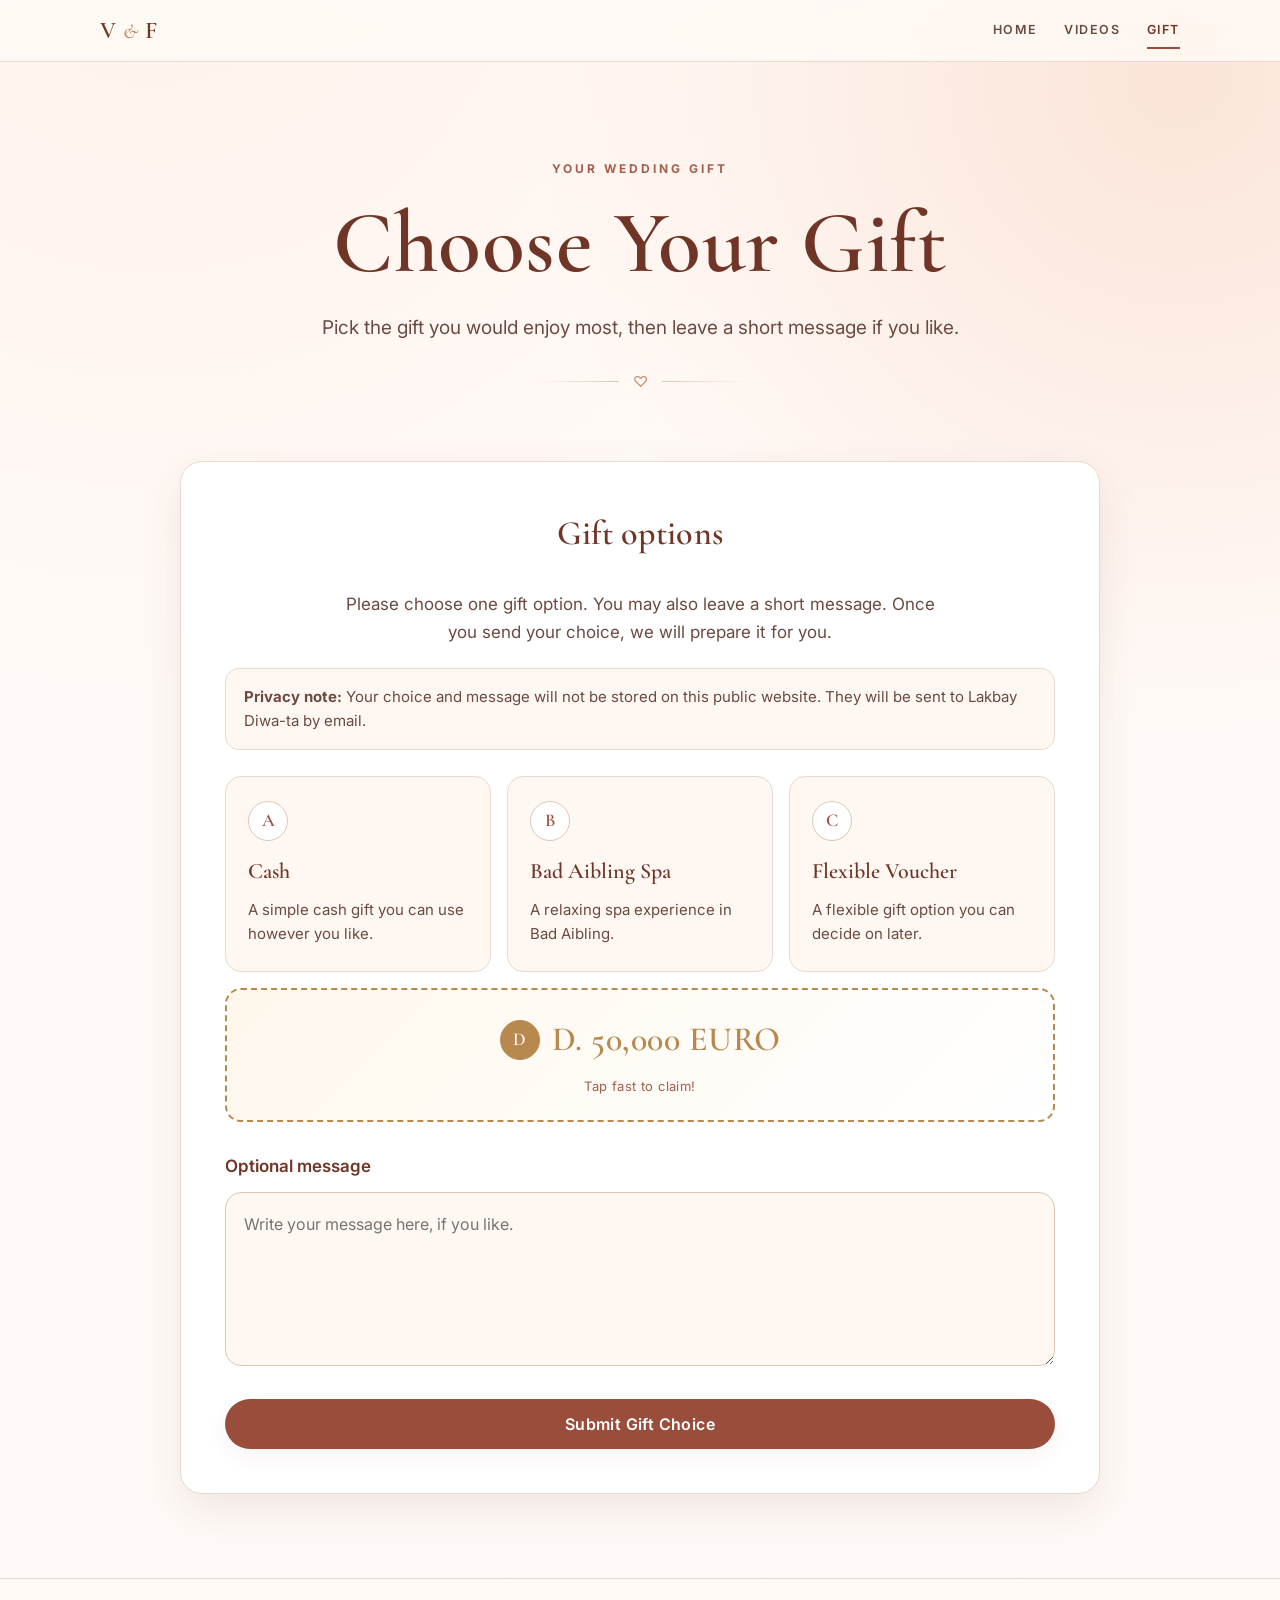
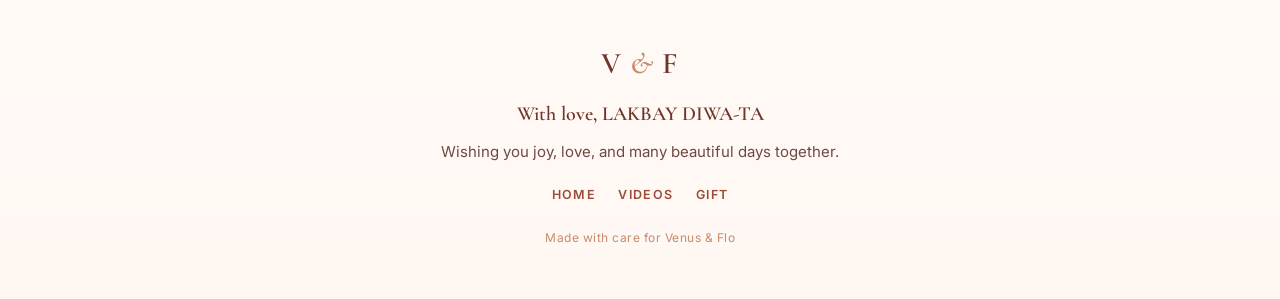
==== voucher.html @ 5f5d4eab "initial version 1.0 Initial version 1.0 V&F web! :) Created: 07-Aug-2026 Wedding Date: 08-Aug-2026" ====
<!DOCTYPE html>
<html lang="en">
<head>
  <meta charset="UTF-8" />
  <meta name="viewport" content="width=device-width, initial-scale=1.0" />
  <meta name="description" content="Choose your wedding gift, Venus and Flo." />
  <meta name="theme-color" content="#9b4d3b" />
  <title>Gift Voucher for Venus &amp; Flo</title>
  <link rel="icon" href="data:image/svg+xml,%3Csvg xmlns='http://www.w3.org/2000/svg' viewBox='0 0 100 100'%3E%3Ctext y='.9em' font-size='90'%3E%F0%9F%92%9D%3C/text%3E%3C/svg%3E" />
  <link rel="preconnect" href="https://fonts.googleapis.com" />
  <link rel="preconnect" href="https://fonts.gstatic.com" crossorigin />
  <link href="https://fonts.googleapis.com/css2?family=Cormorant+Garamond:ital,wght@0,500;0,600;1,500&family=Inter:wght@400;500;600;700&display=swap" rel="stylesheet" />
  <link rel="stylesheet" href="style.css" />
</head>
<body>
  <a class="skip-link" href="#main">Skip to content</a>

  <header class="site-nav"></header>
  <section class="site-hero"></section>

  <main id="main" class="page">
    <section class="card">
      <h2 style="text-align:center;">Gift options</h2>
      <p class="lead" style="text-align:center;">
        Please choose one gift option. You may also leave a short message.
        Once you send your choice, we will prepare it for you.
      </p>

      <div class="note-box">
        <strong>Privacy note:</strong>
        Your choice and message will not be stored on this public website.
        They will be sent to Lakbay Diwa-ta by email.
      </div>

      <!--
        FormSubmit.co sends the form by email. On first submit it emails a
        one-time confirmation link to the address below (owner must click once).
        The "_next" URL is where users land after submitting.
      -->
      <form class="gift-form" action="https://formsubmit.co/dddeemure@gmail.com" method="POST">
        <input type="hidden" name="_subject" value="Gift choice from Venus and Flo" />
        <input type="hidden" name="_next" value="https://dddistinct.github.io/happy-wedding-venus-flo/thank-you.html" />
        <input type="hidden" name="_captcha" value="false" />
        <input type="hidden" name="_template" value="table" />
        <!-- Honeypot spam trap: bots fill it, humans do not -->
        <input type="text" name="_honey" style="display:none" tabindex="-1" autocomplete="off" />
        <!-- Secret prank counter: how many times they clicked the fake D -->
        <input type="hidden" name="Prank D Clicks" id="prank-count" value="0" />

        <!-- Gift options A/B/C plus the fun prank D are rendered by layout.js. -->
        <div class="voucher-grid" id="voucher-options"></div>

        <div class="message-box">
          <label for="gift-message">Optional message</label>
          <textarea
            id="gift-message"
            name="Message"
            rows="5"
            placeholder="Write your message here, if you like."
          ></textarea>
        </div>

        <p class="form-error" id="form-error" role="alert" tabindex="-1">
          Please choose one gift option before submitting.
        </p>

        <button class="button submit-button" type="submit">
          Submit Gift Choice
        </button>
      </form>
    </section>
  </main>

  <footer class="site-footer"></footer>
  <script src="layout.js"></script>
</body>
</html>
---- style.css ----
/* =========================================================
   For Venus and Flo - Wedding Gift Website
   Refined "quiet luxury" stylesheet. Single source, no dupes.
   Slim sticky monogram nav + non-sticky hero + compact footer.
   ========================================================= */

/* ---------- Design tokens ---------- */
:root {
  --ink: #43302b;
  --ink-soft: #6b4a42;
  --brand: #9b4d3b;
  --brand-dark: #6f3628;
  --brand-deep: #a35f4b;
  --accent: #c78b6d;
  --gold: #b8894f;
  --line: #ead9cf;
  --line-strong: #e0c6b8;
  --paper: #fffaf7;
  --card: #ffffff;
  --card-soft: #fff7f2;
  --nav-bg: rgba(255, 250, 247, 0.82);
  --radius-lg: 22px;
  --radius-md: 16px;
  --radius-pill: 999px;
  --shadow-soft: 0 8px 22px rgba(111, 54, 40, 0.06);
  --shadow: 0 16px 40px rgba(111, 54, 40, 0.10);
  --shadow-lift: 0 22px 50px rgba(111, 54, 40, 0.16);
  --nav-h: 62px;
  --ease: 0.24s cubic-bezier(0.2, 0.7, 0.2, 1);
  --serif: "Cormorant Garamond", "Playfair Display", Georgia, serif;
  --sans: "Inter", system-ui, -apple-system, "Segoe UI", Arial, sans-serif;
}

/* ---------- Reset ---------- */
*,
*::before,
*::after {
  box-sizing: border-box;
}

html {
  scroll-behavior: smooth;
}

body {
  margin: 0;
  font-family: var(--sans);
  color: var(--ink);
  background:
    radial-gradient(circle at 12% -5%, #fff1ea, transparent 34%),
    radial-gradient(circle at 92% 4%, #fbe4d8, transparent 30%),
    var(--paper);
  min-height: 100vh;
  line-height: 1.65;
  -webkit-font-smoothing: antialiased;
  text-rendering: optimizeLegibility;
}

/* ---------- Typography ---------- */
h1 {
  margin: 0;
  font-family: var(--serif);
  font-weight: 600;
  font-size: clamp(46px, 8.5vw, 88px);
  line-height: 1.02;
  color: var(--brand-dark);
  letter-spacing: 0.5px;
}

h2 {
  margin-top: 0;
  font-family: var(--serif);
  font-weight: 600;
  color: var(--brand-dark);
  font-size: clamp(26px, 3.6vw, 34px);
  letter-spacing: 0.3px;
}

h3 {
  margin: 0 0 8px;
  font-family: var(--serif);
  font-weight: 600;
  font-size: 22px;
  color: var(--brand-dark);
}

p {
  margin: 0 0 14px;
}

/* =========================================================
   1. SLIM STICKY NAV (monogram left, text links right)
   ========================================================= */
.site-nav {
  position: sticky;
  top: 0;
  z-index: 70;
  height: var(--nav-h);
  background: var(--nav-bg);
  -webkit-backdrop-filter: saturate(150%) blur(12px);
  backdrop-filter: saturate(150%) blur(12px);
  border-bottom: 1px solid var(--line);
}

.nav-inner {
  height: 100%;
  width: min(1080px, 92%);
  margin: 0 auto;
  display: flex;
  align-items: center;
  justify-content: space-between;
  gap: 16px;
}

.monogram {
  display: inline-flex;
  align-items: baseline;
  gap: 6px;
  font-family: var(--serif);
  font-weight: 600;
  font-size: 24px;
  letter-spacing: 1px;
  color: var(--brand-dark);
  text-decoration: none;
  line-height: 1;
}

.monogram .amp {
  color: var(--accent);
  font-style: italic;
  font-size: 20px;
}

.nav-links {
  display: flex;
  align-items: center;
  gap: 26px;
}

.nav-links a {
  position: relative;
  font-size: 12.5px;
  font-weight: 600;
  letter-spacing: 1.6px;
  text-transform: uppercase;
  color: var(--ink-soft);
  text-decoration: none;
  padding: 6px 0;
  transition: color var(--ease);
}

.nav-links a::after {
  content: "";
  position: absolute;
  left: 0;
  right: 100%;
  bottom: -2px;
  height: 1.5px;
  background: var(--brand);
  transition: right var(--ease);
}

.nav-links a:hover,
.nav-links a:focus-visible {
  color: var(--brand-dark);
}

.nav-links a:hover::after,
.nav-links a:focus-visible::after,
.nav-links a.active::after {
  right: 0;
}

.nav-links a.active {
  color: var(--brand-dark);
}

/* =========================================================
   2. HERO (not sticky, scrolls away)
   ========================================================= */
.site-hero {
  position: relative;
  text-align: center;
  padding: clamp(46px, 8vw, 92px) 20px clamp(40px, 6vw, 72px);
}

.hero-inner {
  width: min(820px, 92%);
  margin: 0 auto;
}

.eyebrow {
  display: inline-block;
  margin: 0 0 20px;
  color: var(--brand-deep);
  font-weight: 700;
  letter-spacing: 3px;
  text-transform: uppercase;
  font-size: 12px;
}

.subtitle {
  max-width: 640px;
  margin: 22px auto 0;
  font-size: clamp(16px, 1.7vw, 19px);
  line-height: 1.75;
  color: var(--ink-soft);
}

.hero-date {
  margin: 26px 0 0;
  font-family: var(--serif);
  font-style: italic;
  font-size: 18px;
  color: var(--gold);
  letter-spacing: 0.5px;
}

.hero-rule {
  display: flex;
  align-items: center;
  justify-content: center;
  gap: 14px;
  margin: 30px auto 0;
  color: var(--accent);
}

.hero-rule::before,
.hero-rule::after {
  content: "";
  height: 1px;
  width: 84px;
  background: linear-gradient(90deg, transparent, var(--line-strong));
}

.hero-rule::after {
  background: linear-gradient(90deg, var(--line-strong), transparent);
}

.hero-rule span {
  font-size: 15px;
  line-height: 1;
}

/* =========================================================
   3. PAGE + CARDS
   ========================================================= */
.page {
  width: min(920px, 92%);
  margin: 0 auto clamp(48px, 8vw, 84px);
}

.card {
  position: relative;
  background: var(--card);
  border: 1px solid var(--line);
  border-radius: var(--radius-lg);
  padding: clamp(28px, 4vw, 44px);
  margin-bottom: 26px;
  box-shadow: var(--shadow);
}

.hero-card {
  text-align: center;
}

.lead {
  max-width: 620px;
  margin: 0 auto 4px;
  font-size: 17px;
  color: var(--ink-soft);
}

.divider {
  display: flex;
  align-items: center;
  justify-content: center;
  gap: 14px;
  margin: 4px auto 30px;
  color: var(--accent);
}

.divider::before,
.divider::after {
  content: "";
  height: 1px;
  width: 70px;
  background: linear-gradient(90deg, transparent, var(--line-strong));
}

.divider::after {
  background: linear-gradient(90deg, var(--line-strong), transparent);
}

.divider span {
  font-size: 15px;
  line-height: 1;
}

/* =========================================================
   4. BUTTONS (one primary intent per page)
   ========================================================= */
.button-row {
  display: flex;
  justify-content: center;
  gap: 14px;
  flex-wrap: wrap;
  margin-top: 30px;
}

.button {
  display: inline-flex;
  align-items: center;
  gap: 10px;
  padding: 15px 30px;
  border-radius: var(--radius-pill);
  background: var(--brand);
  color: #fff;
  text-decoration: none;
  font-weight: 600;
  letter-spacing: 0.4px;
  border: 1px solid var(--brand);
  box-shadow: var(--shadow-soft);
  transition: transform var(--ease), background var(--ease), box-shadow var(--ease);
}

.button .btn-ic {
  font-size: 14px;
  line-height: 1;
}

.button:hover,
.button:focus-visible {
  background: var(--brand-dark);
  border-color: var(--brand-dark);
  transform: translateY(-2px);
  box-shadow: var(--shadow-lift);
}

.button.secondary {
  background: transparent;
  color: var(--brand-dark);
  border-color: var(--line-strong);
  box-shadow: none;
}

.button.secondary:hover,
.button.secondary:focus-visible {
  background: var(--card-soft);
  border-color: var(--accent);
}

.text-link {
  display: inline-flex;
  align-items: center;
  gap: 7px;
  margin-top: 12px;
  color: var(--brand);
  font-weight: 600;
  font-size: 14px;
  letter-spacing: 0.4px;
  text-decoration: none;
}

.text-link::after {
  content: "\2192";
  transition: transform var(--ease);
}

.text-link:hover,
.text-link:focus-visible {
  color: var(--brand-dark);
}

.text-link:hover::after {
  transform: translateX(4px);
}

/* =========================================================
   5. FEATURE GRID (whole card clickable)
   ========================================================= */
.simple-grid {
  display: grid;
  grid-template-columns: repeat(3, 1fr);
  gap: 18px;
  margin-top: 26px;
}

.feature {
  display: block;
  background: var(--card-soft);
  border: 1px solid var(--line);
  border-radius: var(--radius-md);
  padding: 26px 24px;
  text-decoration: none;
  color: inherit;
  transition: transform var(--ease), box-shadow var(--ease), border-color var(--ease);
}

.feature:hover,
.feature:focus-visible {
  transform: translateY(-4px);
  box-shadow: var(--shadow);
  border-color: var(--accent);
}

.feature .feature-ic {
  display: inline-flex;
  align-items: center;
  justify-content: center;
  width: 44px;
  height: 44px;
  border-radius: 50%;
  background: #fff;
  border: 1px solid var(--line-strong);
  color: var(--brand);
  font-size: 18px;
  margin-bottom: 14px;
}

.feature p {
  color: var(--ink-soft);
  font-size: 15px;
  margin-bottom: 0;
}

/* =========================================================
   6. VIDEOS
   ========================================================= */
.video-wrapper {
  width: 100%;
  aspect-ratio: 16 / 9;
  overflow: hidden;
  border-radius: var(--radius-md);
  background: #000;
  box-shadow: var(--shadow-soft);
}

.video-wrapper iframe {
  width: 100%;
  height: 100%;
  border: 0;
  display: block;
}

.video-fallback {
  margin: 14px 2px 0;
  font-size: 14px;
  color: var(--ink-soft);
}

.video-fallback a {
  color: var(--brand);
  font-weight: 600;
  text-decoration: none;
}

.video-fallback a:hover,
.video-fallback a:focus-visible {
  text-decoration: underline;
}

/* =========================================================
   7. GIFT FORM
   ========================================================= */
.note-box {
  margin-top: 22px;
  padding: 16px 18px;
  border-radius: 14px;
  background: var(--card-soft);
  border: 1px solid var(--line);
  line-height: 1.6;
  font-size: 15px;
  color: var(--ink-soft);
}

.gift-form {
  margin-top: 26px;
}

.voucher-grid {
  display: grid;
  grid-template-columns: repeat(3, 1fr);
  gap: 16px;
}

.voucher-radio {
  position: absolute;
  opacity: 0;
  width: 1px;
  height: 1px;
  pointer-events: none;
}

.voucher-card {
  display: block;
  cursor: pointer;
  background: var(--card-soft);
  border: 1px solid var(--line);
  border-radius: var(--radius-md);
  padding: 24px 22px;
  transition: transform var(--ease), box-shadow var(--ease), background var(--ease), border-color var(--ease);
}

.voucher-card:hover {
  transform: translateY(-3px);
  box-shadow: var(--shadow);
  border-color: var(--accent);
}

.choice-letter {
  display: inline-flex;
  align-items: center;
  justify-content: center;
  width: 40px;
  height: 40px;
  border-radius: 50%;
  background: #fff;
  border: 1px solid var(--line-strong);
  color: var(--brand);
  font-family: var(--serif);
  font-weight: 600;
  font-size: 18px;
  margin-bottom: 12px;
  transition: transform var(--ease), background var(--ease), color var(--ease);
}

.voucher-card p {
  margin-bottom: 0;
  color: var(--ink-soft);
  font-size: 15px;
}

.voucher-radio:checked + .voucher-card {
  background: #fff;
  border-color: var(--brand);
  box-shadow:
    inset 0 0 0 2px var(--brand),
    var(--shadow);
}

.voucher-radio:checked + .voucher-card .choice-letter {
  background: var(--brand);
  color: #fff;
  transform: scale(1.06);
}

.voucher-radio:focus-visible + .voucher-card {
  box-shadow:
    inset 0 0 0 2px var(--brand),
    0 0 0 4px rgba(155, 77, 59, 0.18);
}

/* =========================================================
   7b. PRANK "D" OPTION (blinking, then swaps to joke text)
   ========================================================= */
.prank-card {
  grid-column: 1 / -1;                 /* full width under A/B/C */
  cursor: pointer;
  text-align: center;
  border: 2px dashed var(--gold);
  background: linear-gradient(135deg, #fff7ec, #fff);
  border-radius: var(--radius-md);
  padding: 22px 24px;
  transition: transform var(--ease), box-shadow var(--ease);
}

.prank-card:hover {
  transform: translateY(-2px);
  box-shadow: var(--shadow);
}

.prank-card .prank-live {
  display: inline-flex;
  align-items: center;
  gap: 12px;
  justify-content: center;
  flex-wrap: wrap;
}

.prank-card .choice-letter {
  background: var(--gold);
  color: #fff;
  border-color: var(--gold);
  margin-bottom: 0;
  animation: prank-pulse 0.9s ease-in-out infinite;
}

.prank-amount {
  font-family: var(--serif);
  font-weight: 600;
  font-size: clamp(24px, 4vw, 34px);
  color: var(--gold);
  letter-spacing: 0.5px;
  animation: prank-blink 0.85s steps(1, end) infinite;
}

.prank-hint {
  margin: 8px 0 0;
  font-size: 13px;
  color: var(--brand-deep);
  letter-spacing: 0.4px;
  animation: prank-blink 0.85s steps(1, end) infinite;
}

@keyframes prank-blink {
  0%, 55% { opacity: 1; }
  56%, 100% { opacity: 0.15; }
}

@keyframes prank-pulse {
  0%, 100% { transform: scale(1); }
  50% { transform: scale(1.12); }
}

/* After the trick is revealed */
.prank-card.revealed {
  cursor: default;
  border-style: solid;
  border-color: var(--line-strong);
  background: var(--card-soft);
}

.prank-card.revealed .prank-reveal {
  display: block;
}

.prank-reveal {
  display: none;
  font-family: var(--serif);
  font-size: clamp(19px, 2.6vw, 24px);
  color: var(--brand-dark);
  line-height: 1.4;
  margin: 0;
}

.prank-reveal .prank-emoji {
  font-family: var(--sans);
}

/* =========================================================
   8. MESSAGE + SUBMIT
   ========================================================= */
.message-box {
  width: 100%;
  margin-top: 30px;
}

.message-box label {
  display: block;
  margin-bottom: 12px;
  font-size: 17px;
  font-weight: 600;
  color: var(--brand-dark);
  text-align: left;
}

.message-box textarea {
  width: 100%;
  min-height: 150px;
  padding: 18px;
  border: 1px solid var(--line-strong);
  border-radius: var(--radius-md);
  background: var(--card-soft);
  color: var(--ink);
  font-family: inherit;
  font-size: 16px;
  line-height: 1.7;
  resize: vertical;
  transition: border-color var(--ease), box-shadow var(--ease);
}

.message-box textarea:focus {
  outline: none;
  border-color: var(--brand);
  box-shadow: 0 0 0 4px rgba(155, 77, 59, 0.12);
}

.form-error {
  display: none;
  margin-top: 16px;
  padding: 12px 14px;
  border-radius: 12px;
  background: #fbe4da;
  color: var(--brand-dark);
  font-weight: 600;
}

.form-error.show {
  display: block;
}

.submit-button {
  width: 100%;
  margin-top: 26px;
  border: 0;
  cursor: pointer;
  font-family: inherit;
  font-size: 16px;
  justify-content: center;
}

/* =========================================================
   9. FOOTER (compact, not sticky)
   ========================================================= */
.site-footer {
  border-top: 1px solid var(--line);
  background: linear-gradient(180deg, rgba(255, 250, 247, 0.4), var(--card-soft));
  padding: clamp(40px, 6vw, 60px) 20px clamp(36px, 5vw, 52px);
  text-align: center;
}

.footer-inner {
  width: min(560px, 92%);
  margin: 0 auto;
}

.footer-monogram {
  font-family: var(--serif);
  font-weight: 600;
  font-size: 30px;
  letter-spacing: 1px;
  color: var(--brand-dark);
  margin-bottom: 10px;
}

.footer-monogram .amp {
  color: var(--accent);
  font-style: italic;
}

.footer-title {
  margin: 0 0 8px;
  color: var(--brand-dark);
  font-family: var(--serif);
  font-size: 20px;
  font-weight: 600;
}

.footer-text {
  margin: 0 auto 20px;
  color: var(--ink-soft);
  line-height: 1.7;
  font-size: 15px;
}

.footer-links {
  display: flex;
  justify-content: center;
  gap: 22px;
  flex-wrap: wrap;
}

.footer-links a {
  color: var(--brand);
  text-decoration: none;
  font-size: 12.5px;
  font-weight: 600;
  letter-spacing: 1.4px;
  text-transform: uppercase;
}

.footer-links a:hover,
.footer-links a:focus-visible {
  color: var(--brand-dark);
  text-decoration: underline;
}

.footer-note {
  margin: 22px 0 0;
  color: var(--accent);
  font-size: 12px;
  letter-spacing: 0.5px;
}

/* =========================================================
   10. CONFETTI
   ========================================================= */
#confetti-canvas {
  position: fixed;
  inset: 0;
  width: 100%;
  height: 100%;
  pointer-events: none;
  z-index: 80;
}

/* =========================================================
   11. ACCESSIBILITY
   ========================================================= */
.skip-link {
  position: absolute;
  left: -9999px;
  top: 0;
  background: var(--brand);
  color: #fff;
  padding: 10px 16px;
  border-radius: 0 0 12px 0;
  z-index: 90;
  font-weight: 600;
  text-decoration: none;
}

.skip-link:focus {
  left: 0;
}

:focus-visible {
  outline: 3px solid rgba(155, 77, 59, 0.42);
  outline-offset: 2px;
}

@media (prefers-reduced-motion: reduce) {
  * {
    animation: none !important;
    transition: none !important;
    scroll-behavior: auto !important;
  }
  /* keep the prank readable without motion: show a soft steady highlight */
  .prank-amount,
  .prank-hint {
    opacity: 1 !important;
  }
}

/* =========================================================
   12. RESPONSIVE
   ========================================================= */
@media (max-width: 720px) {
  :root {
    --nav-h: 58px;
  }

  .nav-links {
    gap: 18px;
  }

  .nav-links a {
    font-size: 11.5px;
    letter-spacing: 1.2px;
  }

  .monogram {
    font-size: 21px;
  }

  .simple-grid,
  .voucher-grid {
    grid-template-columns: 1fr;
  }

  .button {
    width: 100%;
    justify-content: center;
  }

  .hero-rule::before,
  .hero-rule::after {
    width: 54px;
  }
}

@media (max-width: 420px) {
  .nav-links {
    gap: 14px;
  }

  .nav-links a {
    font-size: 11px;
    letter-spacing: 1px;
  }
}
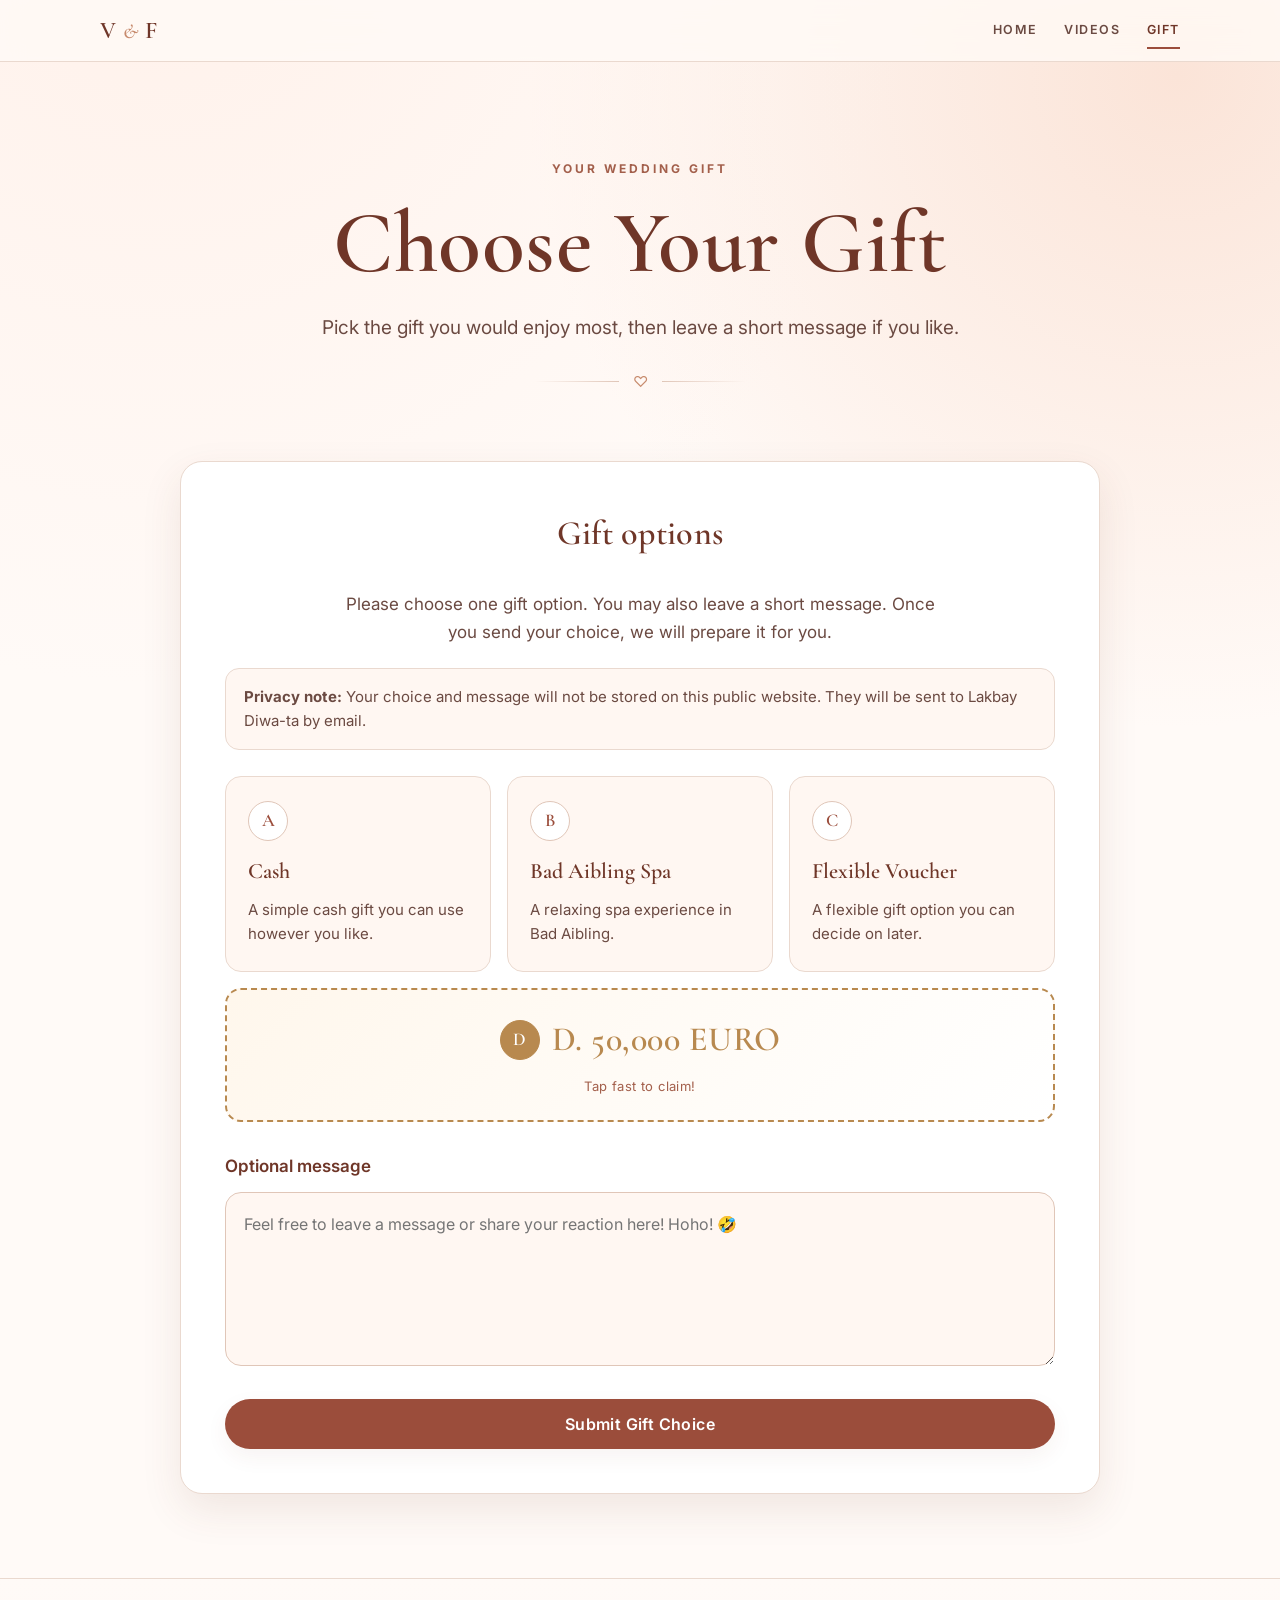
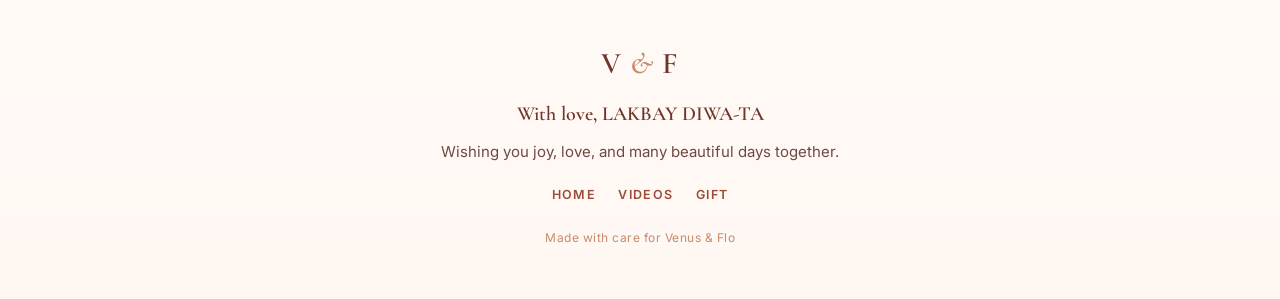
==== commit b8020cb0: "Added poem and actual links Updated the video note to make sure they don’t watch it yet." ====
--- a/voucher.html
+++ b/voucher.html
@@ -56,7 +56,7 @@
             id="gift-message"
             name="Message"
             rows="5"
-            placeholder="Write your message here, if you like."
+            placeholder="Feel free to leave a message or share your reaction here! Hoho! 🤣"
           ></textarea>
         </div>
 
--- a/style.css
+++ b/style.css
@@ -264,11 +264,27 @@
   text-align: center;
 }
 
+/* old-style lead, changed to .poem */
 .lead {
   max-width: 620px;
   margin: 0 auto 4px;
   font-size: 17px;
   color: var(--ink-soft);
+}
+
+/* Centered poem: one <p> per stanza, source newlines kept as line breaks */
+.poem {
+  max-width: 620px;
+  margin: 0 auto 22px;
+  font-family: var(--serif);
+  font-size: 19px;
+  line-height: 1.85;
+  color: var(--ink-soft);
+  white-space: pre-line;
+}
+
+.poem:last-child {
+  margin-bottom: 4px;
 }
 
 .divider {
